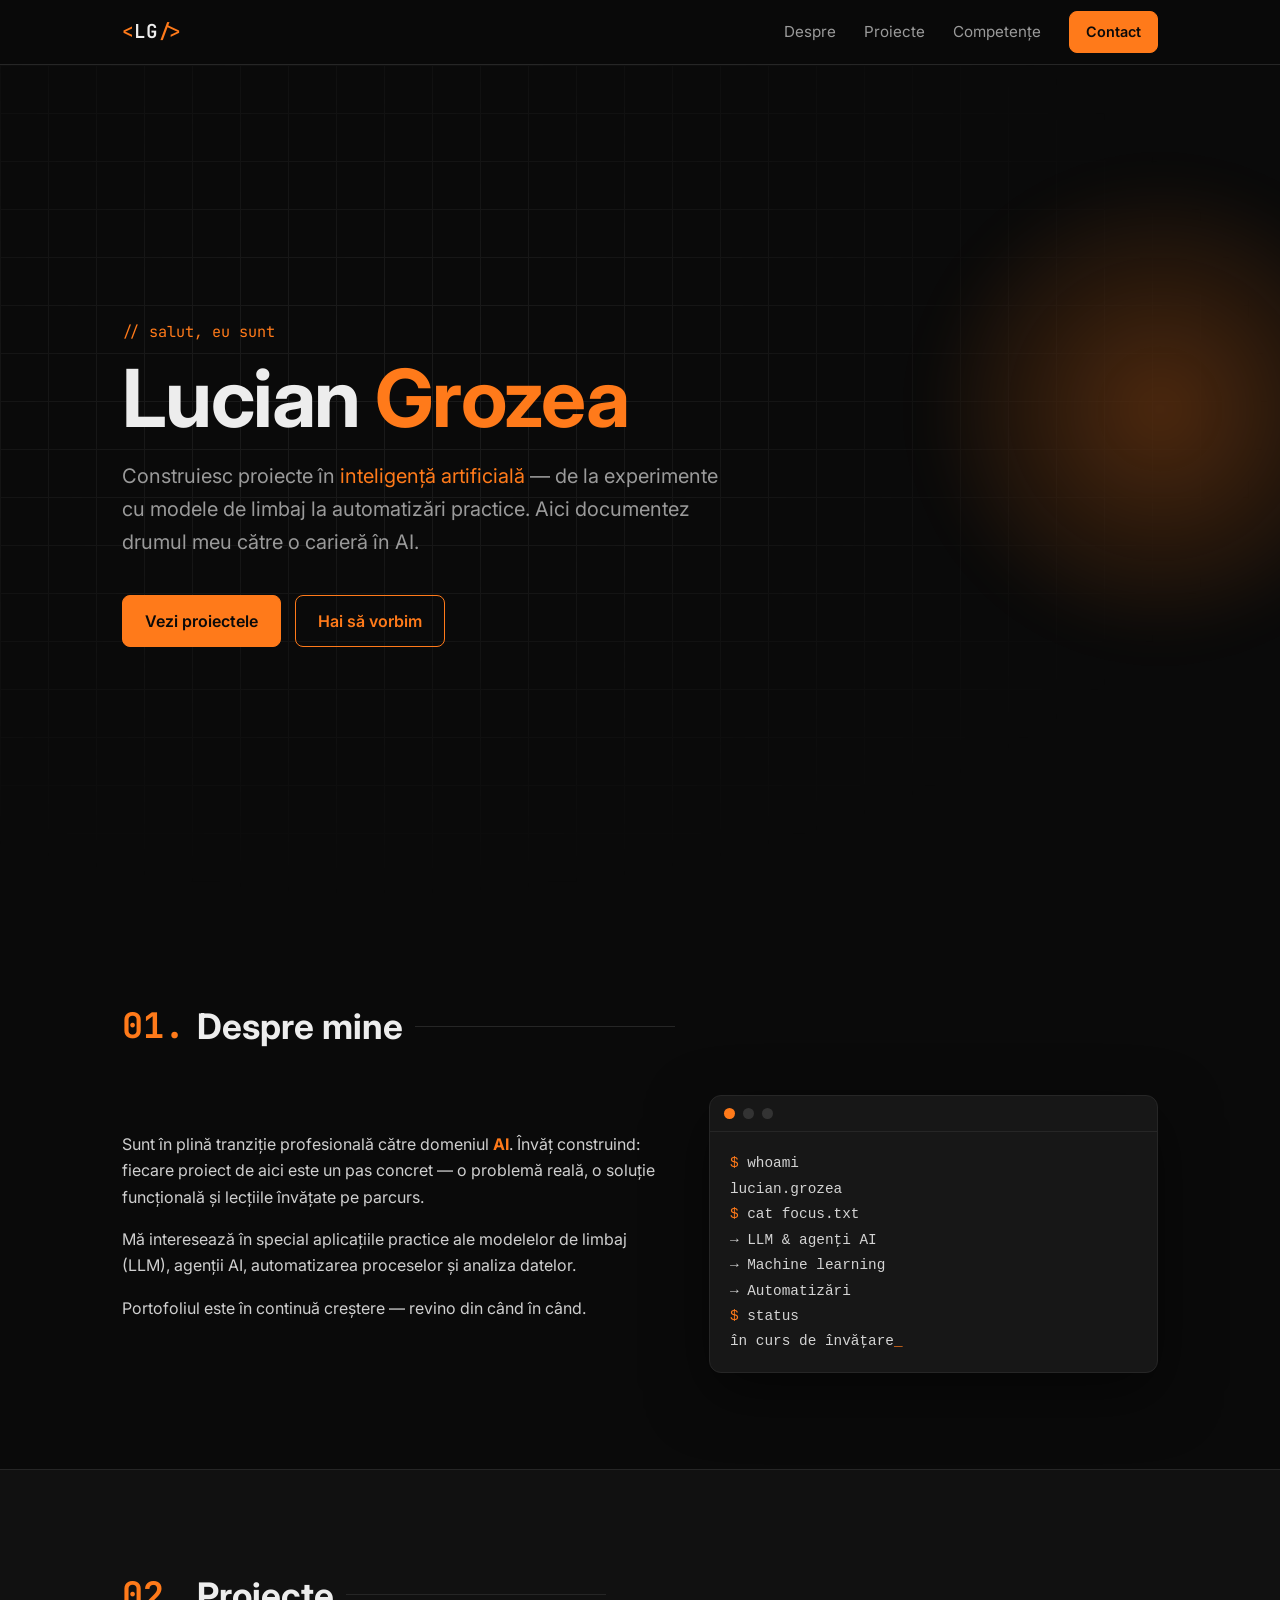
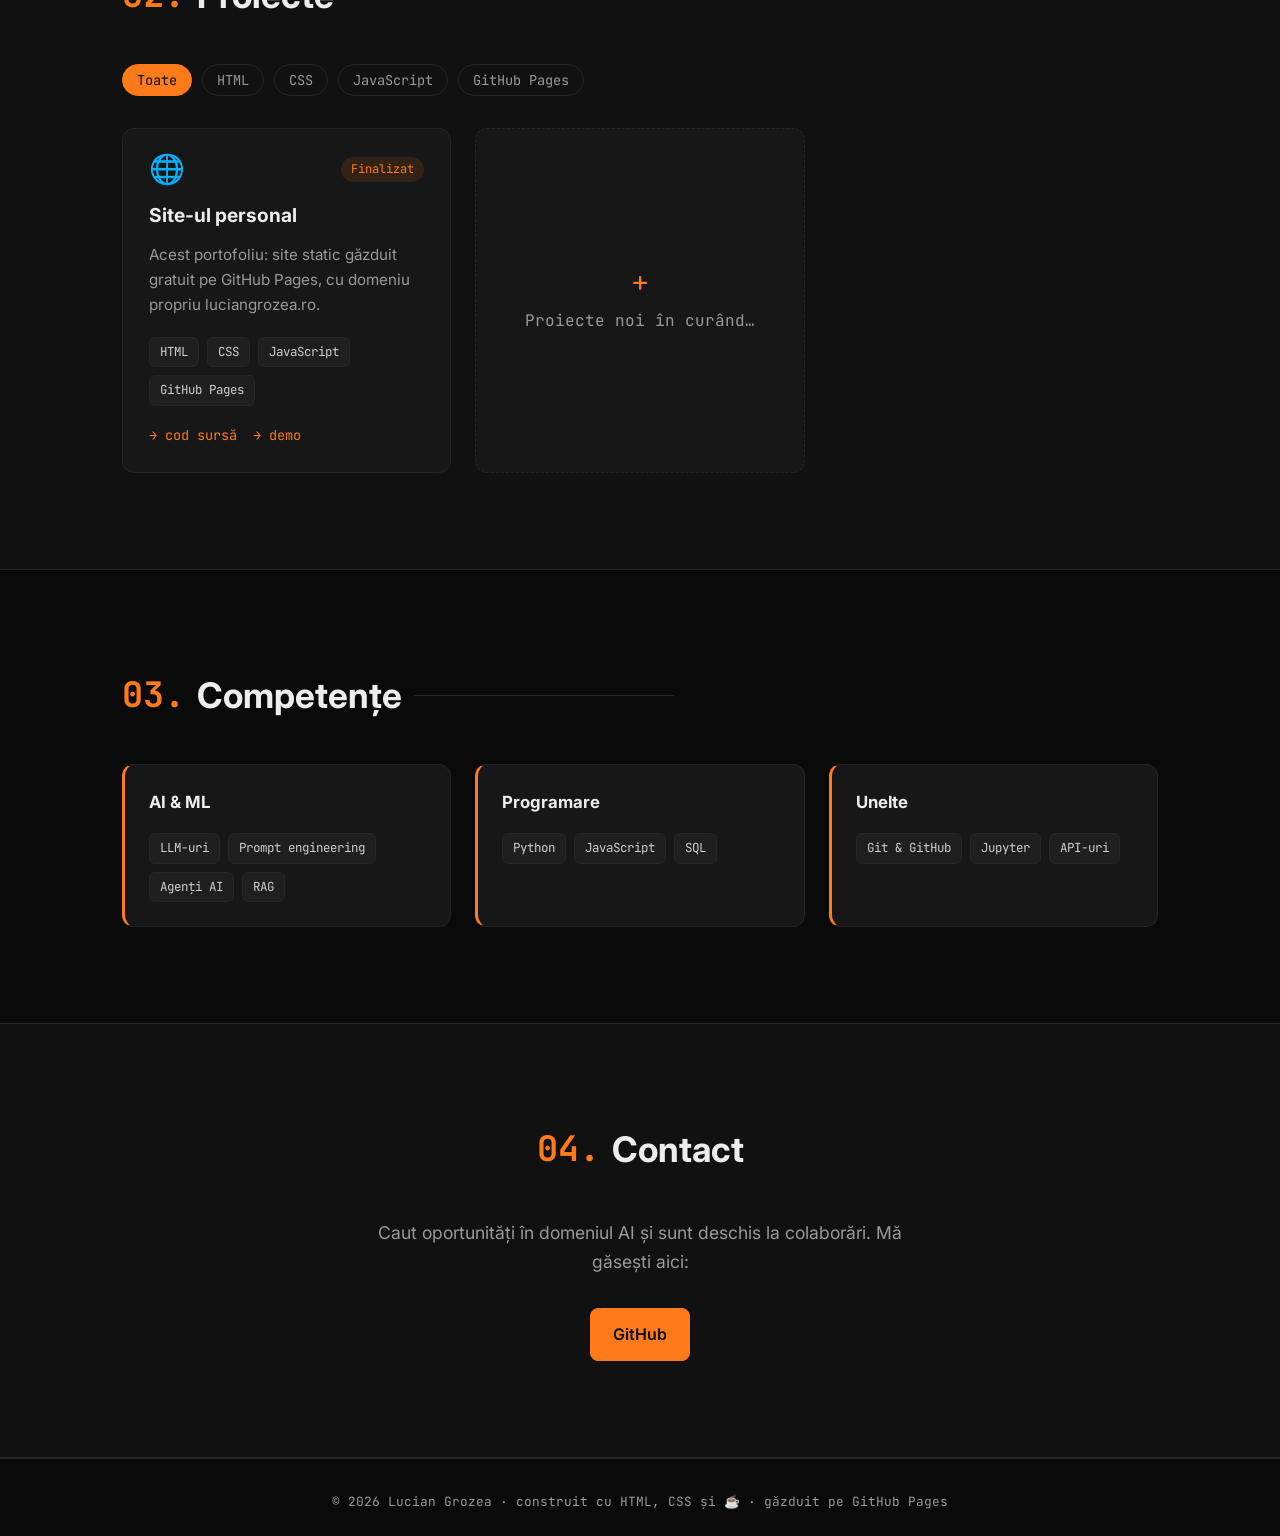
==== index.html @ 910aa8af "Prima versiune a site-ului personal (portofoliu AI) Co-Authored-By: Claude Opus 5.5 <noreply@anthrop" ====
<!doctype html>
<html lang="ro">
<head>
  <meta charset="utf-8">
  <meta name="viewport" content="width=device-width, initial-scale=1">
  <title>Lucian Grozea — Portofoliu AI</title>
  <meta name="description" content="Portofoliul lui Lucian Grozea: proiecte personale în inteligență artificială, machine learning și automatizare.">
  <meta property="og:title" content="Lucian Grozea — Portofoliu AI">
  <meta property="og:description" content="Proiecte personale în inteligență artificială, machine learning și automatizare.">
  <meta property="og:url" content="https://luciangrozea.ro/">
  <meta property="og:type" content="website">
  <link rel="canonical" href="https://luciangrozea.ro/">
  <link rel="icon" href="assets/img/favicon.svg" type="image/svg+xml">
  <link rel="preconnect" href="https://fonts.googleapis.com">
  <link rel="preconnect" href="https://fonts.gstatic.com" crossorigin>
  <link href="https://fonts.googleapis.com/css2?family=Inter:wght@400;500;600;700&family=JetBrains+Mono:wght@400;600&display=swap" rel="stylesheet">
  <link rel="stylesheet" href="assets/css/style.css">
</head>
<body>
  <header class="nav">
    <div class="container nav__inner">
      <a href="#top" class="logo"><span class="logo__bracket">&lt;</span>LG<span class="logo__bracket">/&gt;</span></a>
      <button class="nav__toggle" aria-label="Deschide meniul" aria-expanded="false">
        <span></span><span></span><span></span>
      </button>
      <nav class="nav__links">
        <a href="#despre">Despre</a>
        <a href="#proiecte">Proiecte</a>
        <a href="#competente">Competențe</a>
        <a href="#contact" class="btn btn--small">Contact</a>
      </nav>
    </div>
  </header>

  <main id="top">
    <!-- HERO -->
    <section class="hero">
      <div class="hero__grid" aria-hidden="true"></div>
      <div class="container hero__content">
        <p class="eyebrow mono">// salut, eu sunt</p>
        <h1 class="hero__title">Lucian <span class="accent">Grozea</span></h1>
        <p class="hero__subtitle">
          Construiesc proiecte în <span class="accent">inteligență artificială</span> —
          de la experimente cu modele de limbaj la automatizări practice.
          Aici documentez drumul meu către o carieră în AI.
        </p>
        <div class="hero__cta">
          <a href="#proiecte" class="btn">Vezi proiectele</a>
          <a href="#contact" class="btn btn--ghost">Hai să vorbim</a>
        </div>
      </div>
    </section>

    <!-- DESPRE -->
    <section id="despre" class="section">
      <div class="container">
        <h2 class="section__title"><span class="mono accent">01.</span> Despre mine</h2>
        <div class="about">
          <div class="about__text">
            <p>
              Sunt în plină tranziție profesională către domeniul <strong>AI</strong>.
              Învăț construind: fiecare proiect de aici este un pas concret —
              o problemă reală, o soluție funcțională și lecțiile învățate pe parcurs.
            </p>
            <p>
              Mă interesează în special aplicațiile practice ale modelelor de limbaj (LLM),
              agenții AI, automatizarea proceselor și analiza datelor.
            </p>
            <p class="muted">Portofoliul este în continuă creștere — revino din când în când.</p>
          </div>
          <div class="about__card">
            <div class="terminal">
              <div class="terminal__bar"><span></span><span></span><span></span></div>
              <pre class="mono"><code><span class="accent">$</span> whoami
lucian.grozea
<span class="accent">$</span> cat focus.txt
→ LLM &amp; agenți AI
→ Machine learning
→ Automatizări
<span class="accent">$</span> status
în curs de învățare<span class="cursor">_</span></code></pre>
            </div>
          </div>
        </div>
      </div>
    </section>

    <!-- PROIECTE -->
    <section id="proiecte" class="section section--alt">
      <div class="container">
        <h2 class="section__title"><span class="mono accent">02.</span> Proiecte</h2>
        <div class="filters" id="filters"></div>
        <div class="projects" id="projects"></div>
      </div>
    </section>

    <!-- COMPETENTE -->
    <section id="competente" class="section">
      <div class="container">
        <h2 class="section__title"><span class="mono accent">03.</span> Competențe</h2>
        <div class="skills">
          <div class="skill-group">
            <h3>AI &amp; ML</h3>
            <ul class="tags"><li>LLM-uri</li><li>Prompt engineering</li><li>Agenți AI</li><li>RAG</li></ul>
          </div>
          <div class="skill-group">
            <h3>Programare</h3>
            <ul class="tags"><li>Python</li><li>JavaScript</li><li>SQL</li></ul>
          </div>
          <div class="skill-group">
            <h3>Unelte</h3>
            <ul class="tags"><li>Git &amp; GitHub</li><li>Jupyter</li><li>API-uri</li></ul>
          </div>
        </div>
      </div>
    </section>

    <!-- CONTACT -->
    <section id="contact" class="section section--alt">
      <div class="container contact">
        <h2 class="section__title section__title--center"><span class="mono accent">04.</span> Contact</h2>
        <p class="contact__text">
          Caut oportunități în domeniul AI și sunt deschis la colaborări.
          Mă găsești aici:
        </p>
        <div class="contact__links">
          <a class="btn" href="https://github.com/luciangrozea" target="_blank" rel="noopener">GitHub</a>
          <!-- Adaugă link-ul tău de LinkedIn și e-mailul când ești gata:
          <a class="btn btn--ghost" href="https://www.linkedin.com/in/UTILIZATOR" target="_blank" rel="noopener">LinkedIn</a>
          <a class="btn btn--ghost" href="mailto:ADRESA@EXEMPLU.RO">E-mail</a>
          -->
        </div>
      </div>
    </section>
  </main>

  <footer class="footer">
    <div class="container">
      <p class="mono">© <span id="year"></span> Lucian Grozea · construit cu HTML, CSS și ☕ · găzduit pe GitHub Pages</p>
    </div>
  </footer>

  <script src="assets/js/projects.js"></script>
  <script src="assets/js/main.js"></script>
</body>
</html>
---- assets/css/style.css ----
/* ===== Tema: negru + portocaliu ===== */
:root {
  --bg: #0a0a0a;
  --bg-alt: #111111;
  --surface: #171717;
  --border: #262626;
  --text: #ededed;
  --muted: #9a9a9a;
  --accent: #ff7a1a;
  --accent-strong: #ff5f00;
  --accent-soft: rgba(255, 122, 26, 0.12);
  --radius: 12px;
  --max: 1100px;
  --font: "Inter", system-ui, -apple-system, "Segoe UI", Roboto, sans-serif;
  --mono: "JetBrains Mono", ui-monospace, Consolas, monospace;
}

*, *::before, *::after { box-sizing: border-box; }
html { scroll-behavior: smooth; scroll-padding-top: 72px; }
body {
  margin: 0;
  background: var(--bg);
  color: var(--text);
  font-family: var(--font);
  line-height: 1.65;
  -webkit-font-smoothing: antialiased;
}
::selection { background: var(--accent); color: #000; }
a { color: inherit; text-decoration: none; }
img { max-width: 100%; display: block; }

.container { width: 100%; max-width: var(--max); margin: 0 auto; padding: 0 16px; }
@media (min-width: 640px) { .container { padding: 0 32px; } }

.mono { font-family: var(--mono); }
.accent { color: var(--accent); }
.muted { color: var(--muted); }

/* ===== Butoane ===== */
.btn {
  display: inline-flex; align-items: center; justify-content: center;
  padding: 12px 22px;
  border: 1px solid var(--accent);
  border-radius: 8px;
  background: var(--accent);
  color: #0a0a0a;
  font-weight: 600;
  transition: transform .15s ease, background .15s ease, color .15s ease, box-shadow .15s ease;
}
.btn:hover { background: var(--accent-strong); transform: translateY(-2px); box-shadow: 0 8px 24px rgba(255, 95, 0, .25); }
.btn--ghost { background: transparent; color: var(--accent); }
.btn--ghost:hover { background: var(--accent-soft); color: var(--accent); }
.btn--small { padding: 8px 16px; font-size: .9rem; }

/* ===== Navigație ===== */
.nav {
  position: sticky; top: 0; z-index: 50;
  background: rgba(10, 10, 10, .85);
  backdrop-filter: blur(10px);
  border-bottom: 1px solid var(--border);
}
.nav__inner { display: flex; align-items: center; justify-content: space-between; height: 64px; }
.logo { font-family: var(--mono); font-weight: 600; font-size: 1.2rem; }
.logo__bracket { color: var(--accent); }
.nav__links { display: flex; align-items: center; gap: 28px; }
.nav__links a:not(.btn) { color: var(--muted); font-size: .95rem; transition: color .15s; }
.nav__links a:not(.btn):hover { color: var(--accent); }
.nav__toggle { display: none; background: none; border: 0; cursor: pointer; padding: 8px; }
.nav__toggle span { display: block; width: 22px; height: 2px; margin: 5px 0; background: var(--text); transition: .2s; }

@media (max-width: 720px) {
  .nav__toggle { display: block; }
  .nav__links {
    position: absolute; top: 64px; left: 0; right: 0;
    flex-direction: column; gap: 18px; padding: 24px 16px;
    background: var(--bg-alt); border-bottom: 1px solid var(--border);
    display: none;
  }
  .nav__links.open { display: flex; }
}

/* ===== Hero ===== */
.hero { position: relative; min-height: calc(100vh - 64px); display: flex; align-items: center; overflow: hidden; }
.hero__grid {
  position: absolute; inset: 0;
  background-image:
    linear-gradient(var(--border) 1px, transparent 1px),
    linear-gradient(90deg, var(--border) 1px, transparent 1px);
  background-size: 48px 48px;
  mask-image: radial-gradient(ellipse at 30% 40%, #000 10%, transparent 70%);
  -webkit-mask-image: radial-gradient(ellipse at 30% 40%, #000 10%, transparent 70%);
  opacity: .6;
}
.hero::after {
  content: ""; position: absolute; width: 520px; height: 520px; right: -140px; top: 10%;
  background: radial-gradient(circle, rgba(255, 122, 26, .28), transparent 65%);
  filter: blur(20px); pointer-events: none;
}
.hero__content { position: relative; z-index: 1; padding-top: 48px; padding-bottom: 48px; }
.eyebrow { color: var(--accent); margin: 0 0 12px; font-size: .95rem; }
.hero__title { font-size: clamp(2.6rem, 8vw, 5rem); line-height: 1.05; margin: 0 0 20px; font-weight: 700; letter-spacing: -0.02em; }
.hero__subtitle { max-width: 620px; font-size: clamp(1.05rem, 2.2vw, 1.25rem); color: var(--muted); margin: 0 0 36px; }
.hero__cta { display: flex; flex-wrap: wrap; gap: 14px; }

/* ===== Secțiuni ===== */
.section { padding: 96px 0; }
.section--alt { background: var(--bg-alt); border-top: 1px solid var(--border); border-bottom: 1px solid var(--border); }
.section__title { font-size: clamp(1.6rem, 4vw, 2.2rem); margin: 0 0 40px; display: flex; align-items: center; gap: 12px; }
.section__title::after { content: ""; flex: 1; max-width: 260px; height: 1px; background: var(--border); }
.section__title--center { justify-content: center; }
.section__title--center::after { display: none; }

/* ===== Despre ===== */
.about { display: grid; grid-template-columns: 1.2fr 1fr; gap: 48px; align-items: center; }
.about__text p { margin: 0 0 16px; color: #cfcfcf; }
.about__text strong { color: var(--accent); }
@media (max-width: 820px) { .about { grid-template-columns: 1fr; } }

.terminal { background: var(--surface); border: 1px solid var(--border); border-radius: var(--radius); overflow: hidden; box-shadow: 0 20px 60px rgba(0,0,0,.5); }
.terminal__bar { display: flex; gap: 8px; padding: 12px 14px; border-bottom: 1px solid var(--border); }
.terminal__bar span { width: 11px; height: 11px; border-radius: 50%; background: #333; }
.terminal__bar span:first-child { background: var(--accent); }
.terminal pre { margin: 0; padding: 18px 20px; font-size: .9rem; line-height: 1.7; color: #d4d4d4; overflow-x: auto; }
.cursor { color: var(--accent); animation: blink 1s steps(1) infinite; }
@keyframes blink { 50% { opacity: 0; } }

/* ===== Proiecte ===== */
.filters { display: flex; flex-wrap: wrap; gap: 10px; margin-bottom: 32px; }
.filter {
  font-family: var(--mono); font-size: .85rem;
  padding: 6px 14px; border-radius: 999px; cursor: pointer;
  background: transparent; color: var(--muted); border: 1px solid var(--border);
  transition: .15s;
}
.filter:hover { color: var(--accent); border-color: var(--accent); }
.filter.active { background: var(--accent); color: #0a0a0a; border-color: var(--accent); }

.projects { display: grid; grid-template-columns: repeat(auto-fill, minmax(300px, 1fr)); gap: 24px; }
@media (max-width: 400px) { .projects { grid-template-columns: 1fr; } }
.card {
  display: flex; flex-direction: column;
  background: var(--surface); border: 1px solid var(--border); border-radius: var(--radius);
  padding: 26px; transition: transform .2s ease, border-color .2s ease, box-shadow .2s ease;
  position: relative;
}
.card:hover { transform: translateY(-4px); border-color: var(--accent); box-shadow: 0 12px 40px rgba(255, 95, 0, .12); }
.card__top { display: flex; justify-content: space-between; align-items: center; margin-bottom: 16px; }
.card__icon { font-size: 1.8rem; line-height: 1; }
.card__status { font-family: var(--mono); font-size: .75rem; padding: 3px 10px; border-radius: 999px; background: var(--accent-soft); color: var(--accent); }
.card__title { font-size: 1.2rem; margin: 0 0 10px; }
.card__desc { color: var(--muted); margin: 0 0 20px; flex: 1; font-size: .95rem; }
.card__links { display: flex; gap: 16px; margin-top: 18px; }
.card__links a { font-family: var(--mono); font-size: .85rem; color: var(--accent); }
.card__links a:hover { text-decoration: underline; }
.card--placeholder { border-style: dashed; align-items: center; justify-content: center; text-align: center; min-height: 220px; }
.card--placeholder:hover { transform: none; box-shadow: none; }

.tags { list-style: none; padding: 0; margin: 0; display: flex; flex-wrap: wrap; gap: 8px; }
.tags li { font-family: var(--mono); font-size: .78rem; padding: 4px 10px; border-radius: 6px; background: #1f1f1f; color: #cfcfcf; border: 1px solid var(--border); }

/* ===== Competențe ===== */
.skills { display: grid; grid-template-columns: repeat(auto-fit, minmax(240px, 1fr)); gap: 24px; }
.skill-group { background: var(--surface); border: 1px solid var(--border); border-left: 3px solid var(--accent); border-radius: var(--radius); padding: 24px; }
.skill-group h3 { margin: 0 0 16px; font-size: 1.05rem; }

/* ===== Contact ===== */
.contact { text-align: center; }
.contact__text { max-width: 540px; margin: 0 auto 32px; color: var(--muted); font-size: 1.1rem; }
.contact__links { display: flex; flex-wrap: wrap; gap: 14px; justify-content: center; }

/* ===== Footer ===== */
.footer { padding: 32px 0; text-align: center; border-top: 1px solid var(--border); }
.footer p { margin: 0; color: var(--muted); font-size: .8rem; }

/* ===== Animație la scroll ===== */
.reveal { opacity: 0; transform: translateY(20px); transition: opacity .6s ease, transform .6s ease; }
.reveal.visible { opacity: 1; transform: none; }
@media (prefers-reduced-motion: reduce) {
  html { scroll-behavior: auto; }
  .reveal { opacity: 1; transform: none; transition: none; }
  .cursor { animation: none; }
}
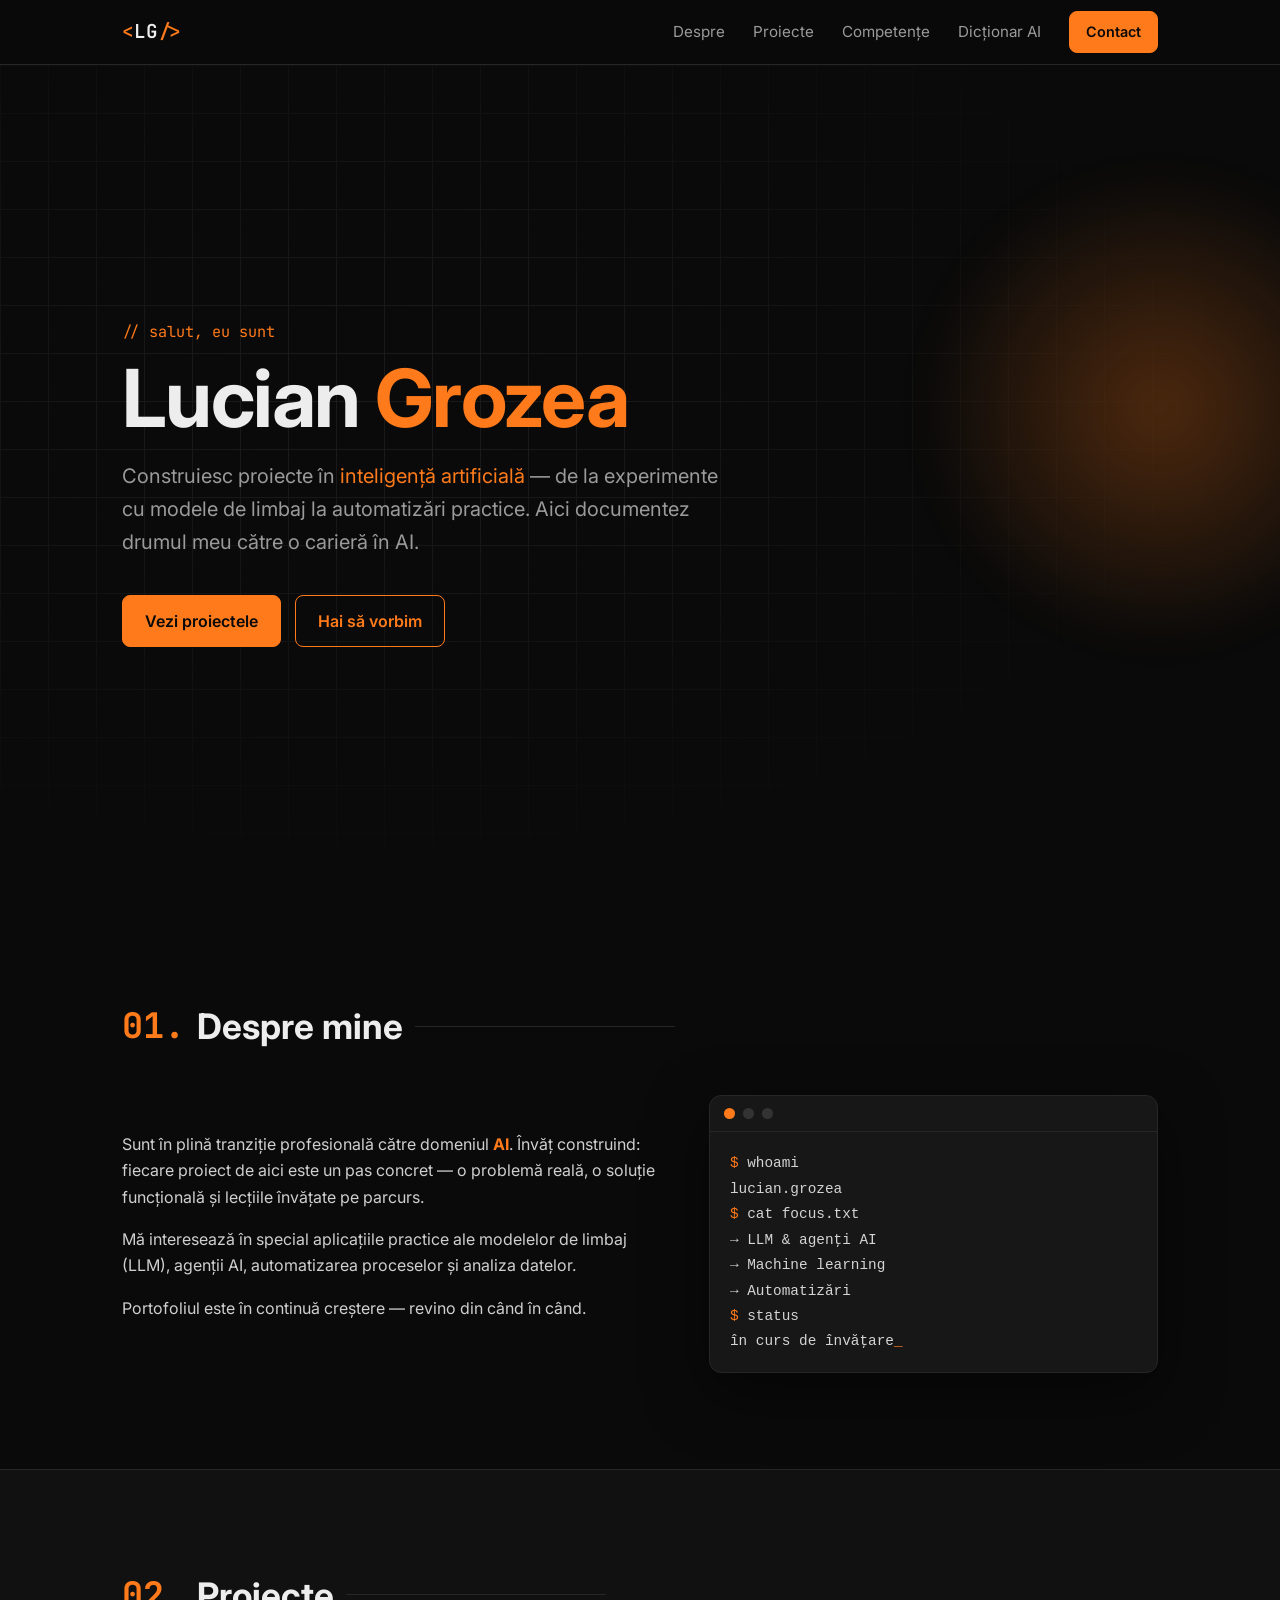
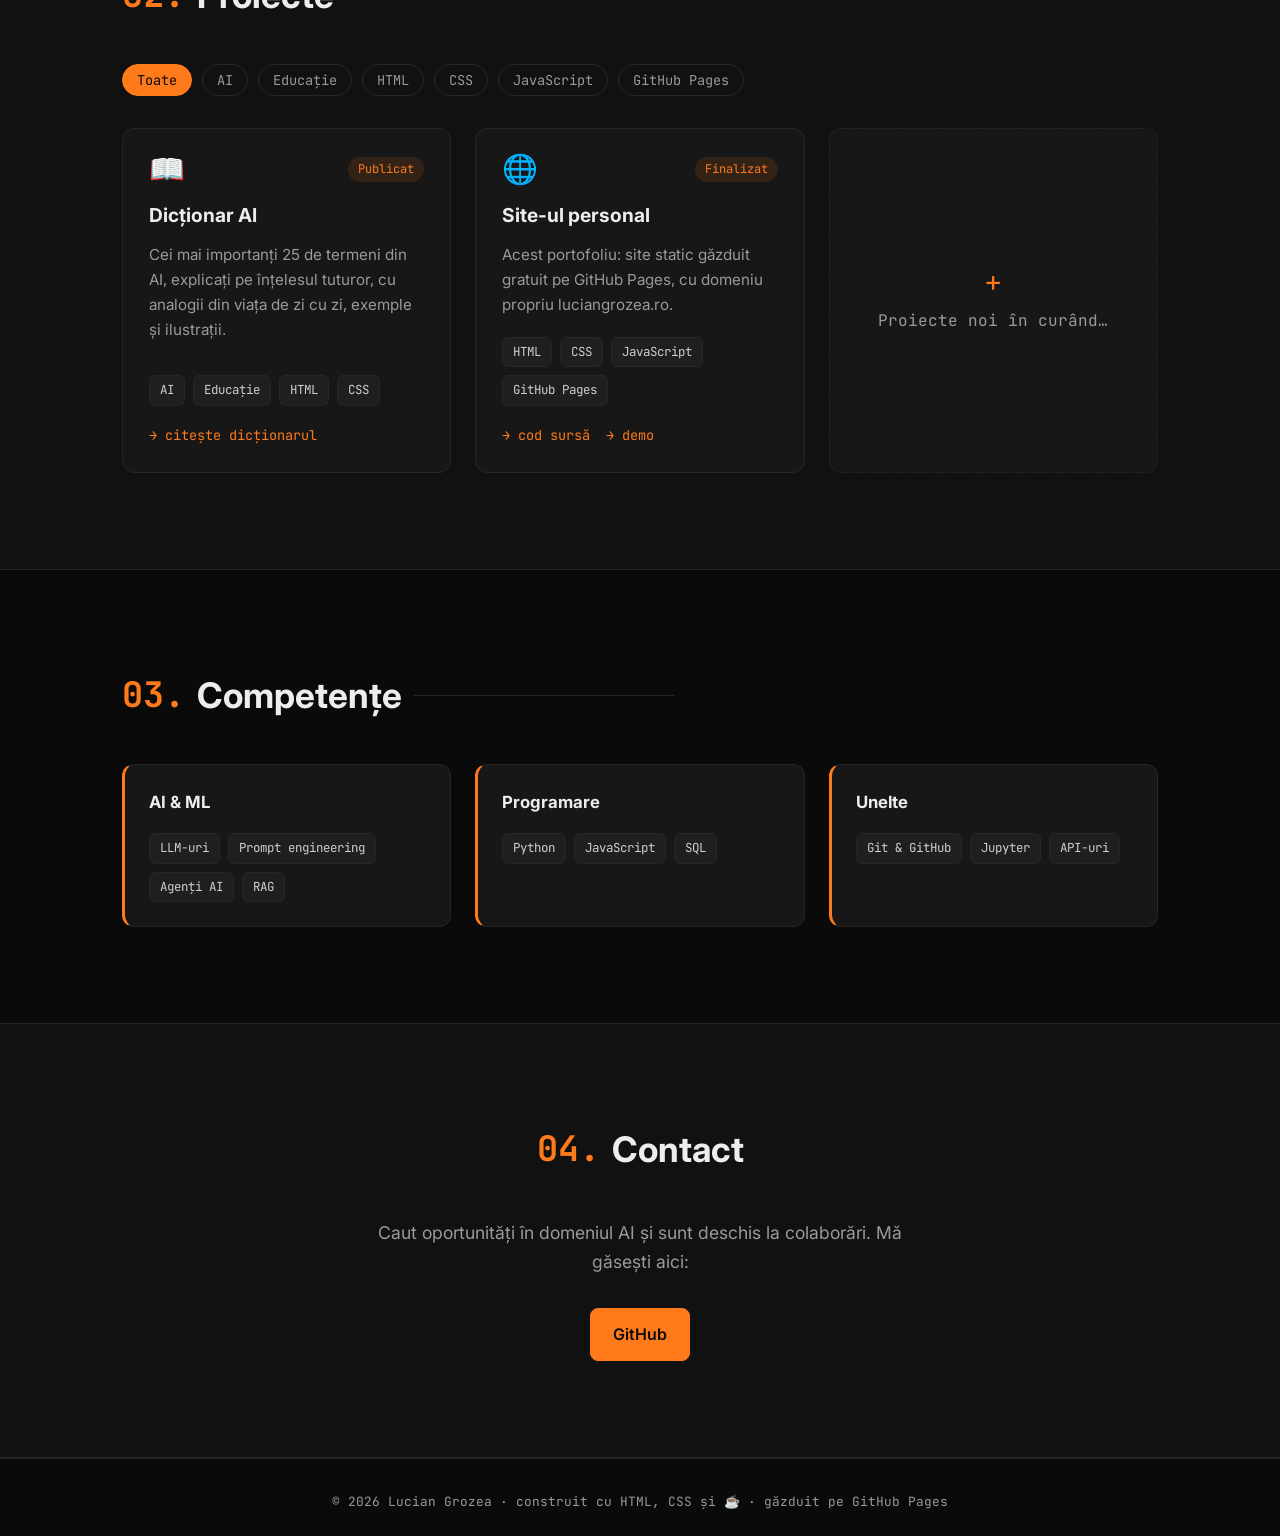
==== commit 4ac0cf34: "Pagină nouă: Dicționar AI (25 de termeni explicați simplu, cu ilustrații) Co-Authored-By: Claude Opu" ====
--- a/index.html
+++ b/index.html
@@ -14,7 +14,7 @@
   <link rel="preconnect" href="https://fonts.googleapis.com">
   <link rel="preconnect" href="https://fonts.gstatic.com" crossorigin>
   <link href="https://fonts.googleapis.com/css2?family=Inter:wght@400;500;600;700&family=JetBrains+Mono:wght@400;600&display=swap" rel="stylesheet">
-  <link rel="stylesheet" href="assets/css/style.css">
+  <link rel="stylesheet" href="assets/css/style.css?v=2">
 </head>
 <body>
   <header class="nav">
@@ -27,6 +27,7 @@
         <a href="#despre">Despre</a>
         <a href="#proiecte">Proiecte</a>
         <a href="#competente">Competențe</a>
+        <a href="dictionar-ai/">Dicționar AI</a>
         <a href="#contact" class="btn btn--small">Contact</a>
       </nav>
     </div>
@@ -140,7 +141,7 @@
     </div>
   </footer>
 
-  <script src="assets/js/projects.js"></script>
-  <script src="assets/js/main.js"></script>
+  <script src="assets/js/projects.js?v=2"></script>
+  <script src="assets/js/main.js?v=2"></script>
 </body>
 </html>
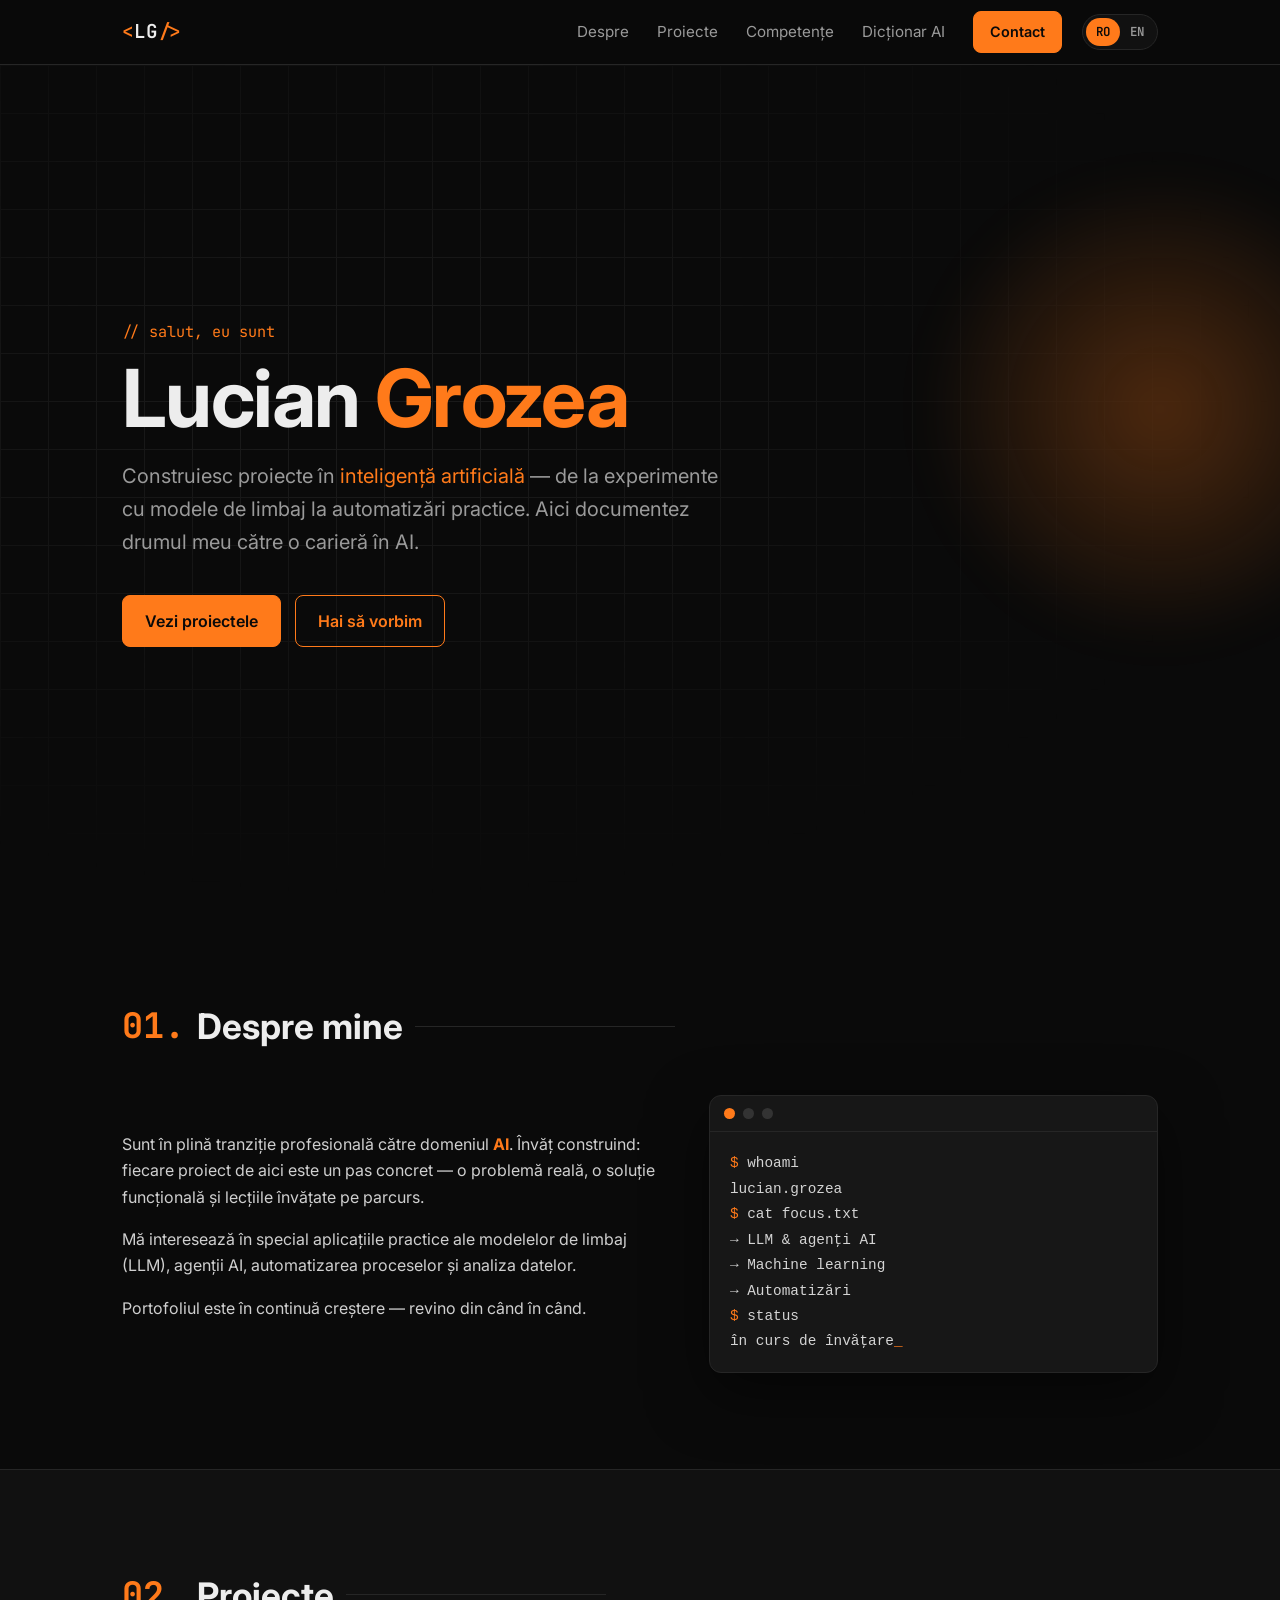
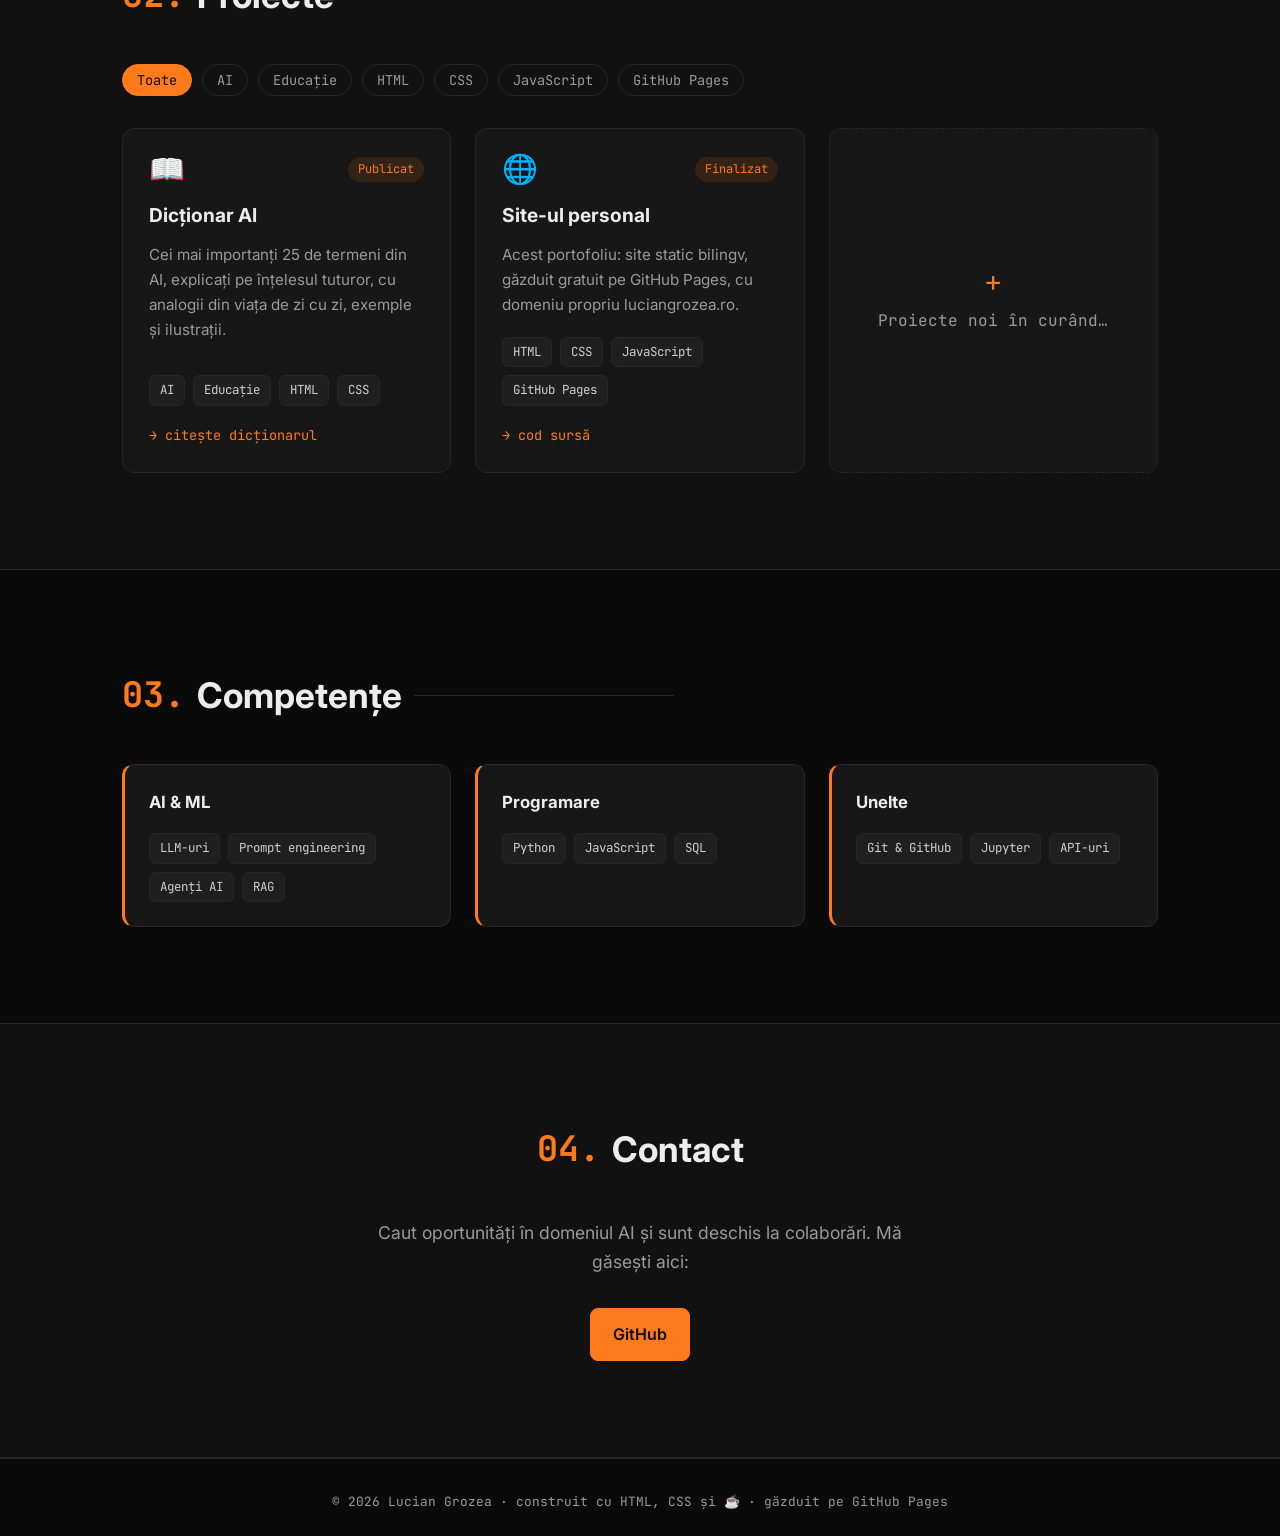
==== commit 696155f9: "Site bilingv: versiune în engleză (/en/) și comutator RO | EN în meniu - pagina principală și Dicțio" ====
--- a/index.html
+++ b/index.html
@@ -9,27 +9,34 @@
   <meta property="og:description" content="Proiecte personale în inteligență artificială, machine learning și automatizare.">
   <meta property="og:url" content="https://luciangrozea.ro/">
   <meta property="og:type" content="website">
+  <meta property="og:locale" content="ro_RO">
   <link rel="canonical" href="https://luciangrozea.ro/">
-  <link rel="icon" href="assets/img/favicon.svg" type="image/svg+xml">
+  <link rel="alternate" hreflang="ro" href="https://luciangrozea.ro/">
+  <link rel="alternate" hreflang="en" href="https://luciangrozea.ro/en/">
+  <link rel="alternate" hreflang="x-default" href="https://luciangrozea.ro/">
+  <link rel="icon" href="/assets/img/favicon.svg" type="image/svg+xml">
   <link rel="preconnect" href="https://fonts.googleapis.com">
   <link rel="preconnect" href="https://fonts.gstatic.com" crossorigin>
   <link href="https://fonts.googleapis.com/css2?family=Inter:wght@400;500;600;700&family=JetBrains+Mono:wght@400;600&display=swap" rel="stylesheet">
-  <link rel="stylesheet" href="assets/css/style.css?v=2">
+  <link rel="stylesheet" href="/assets/css/style.css?v=3">
 </head>
 <body>
   <header class="nav">
     <div class="container nav__inner">
       <a href="#top" class="logo"><span class="logo__bracket">&lt;</span>LG<span class="logo__bracket">/&gt;</span></a>
-      <button class="nav__toggle" aria-label="Deschide meniul" aria-expanded="false">
-        <span></span><span></span><span></span>
-      </button>
-      <nav class="nav__links">
-        <a href="#despre">Despre</a>
-        <a href="#proiecte">Proiecte</a>
-        <a href="#competente">Competențe</a>
-        <a href="dictionar-ai/">Dicționar AI</a>
-        <a href="#contact" class="btn btn--small">Contact</a>
-      </nav>
+      <div class="nav__right">
+        <nav class="nav__links">
+          <a href="#despre">Despre</a>
+          <a href="#proiecte">Proiecte</a>
+          <a href="#competente">Competențe</a>
+          <a href="/dictionar-ai/">Dicționar AI</a>
+          <a href="#contact" class="btn btn--small">Contact</a>
+        </nav>
+        <div class="lang-switch" role="group" aria-label="Limba"><a href="/" hreflang="ro" lang="ro" data-lang="ro" class="active" aria-current="true">RO</a><a href="/en/" hreflang="en" lang="en" data-lang="en">EN</a></div>
+        <button class="nav__toggle" aria-label="Deschide meniul" aria-expanded="false">
+          <span></span><span></span><span></span>
+        </button>
+      </div>
     </div>
   </header>
 
@@ -91,7 +98,7 @@
       <div class="container">
         <h2 class="section__title"><span class="mono accent">02.</span> Proiecte</h2>
         <div class="filters" id="filters"></div>
-        <div class="projects" id="projects"></div>
+        <div class="projects" id="projects-grid"></div>
       </div>
     </section>
 
@@ -141,7 +148,8 @@
     </div>
   </footer>
 
-  <script src="assets/js/projects.js?v=2"></script>
-  <script src="assets/js/main.js?v=2"></script>
+  <script src="/assets/js/lang.js?v=1"></script>
+  <script src="/assets/js/projects.js?v=3"></script>
+  <script src="/assets/js/main.js?v=3"></script>
 </body>
 </html>
--- a/assets/css/style.css
+++ b/assets/css/style.css
@@ -65,11 +65,22 @@
 .nav__links { display: flex; align-items: center; gap: 28px; }
 .nav__links a:not(.btn) { color: var(--muted); font-size: .95rem; transition: color .15s; }
 .nav__links a:not(.btn):hover { color: var(--accent); }
+.nav__right { display: flex; align-items: center; gap: 20px; }
 .nav__toggle { display: none; background: none; border: 0; cursor: pointer; padding: 8px; }
+
+/* Comutator limbă RO | EN */
+.lang-switch {
+  display: inline-flex; padding: 3px; border: 1px solid var(--border); border-radius: 999px;
+  background: var(--bg-alt); font-family: var(--mono); font-size: .78rem; font-weight: 600;
+}
+.lang-switch a { padding: 4px 10px; border-radius: 999px; color: var(--muted); transition: color .15s, background .15s; }
+.lang-switch a:hover { color: var(--accent); }
+.lang-switch a.active { background: var(--accent); color: #0a0a0a; }
 .nav__toggle span { display: block; width: 22px; height: 2px; margin: 5px 0; background: var(--text); transition: .2s; }
 
 @media (max-width: 720px) {
   .nav__toggle { display: block; }
+  .nav__right { gap: 10px; }
   .nav__links {
     position: absolute; top: 64px; left: 0; right: 0;
     flex-direction: column; gap: 18px; padding: 24px 16px;
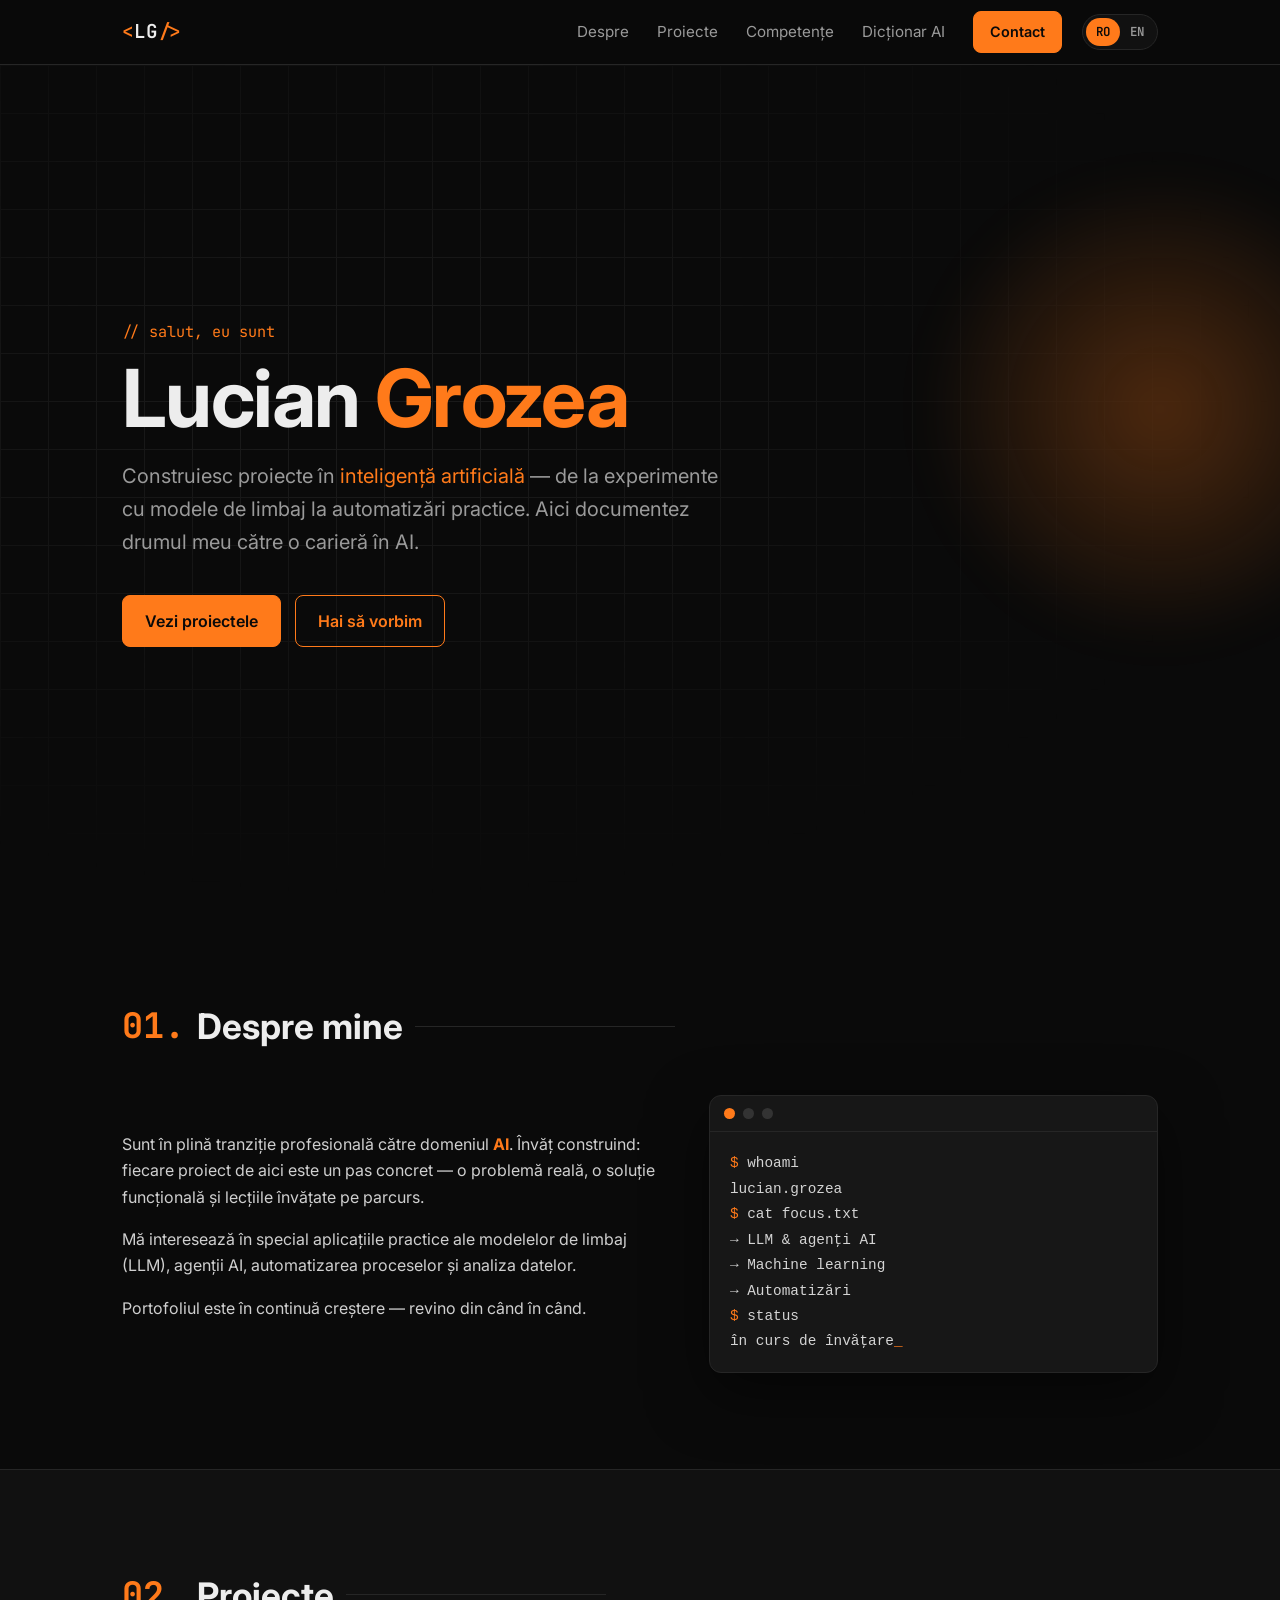
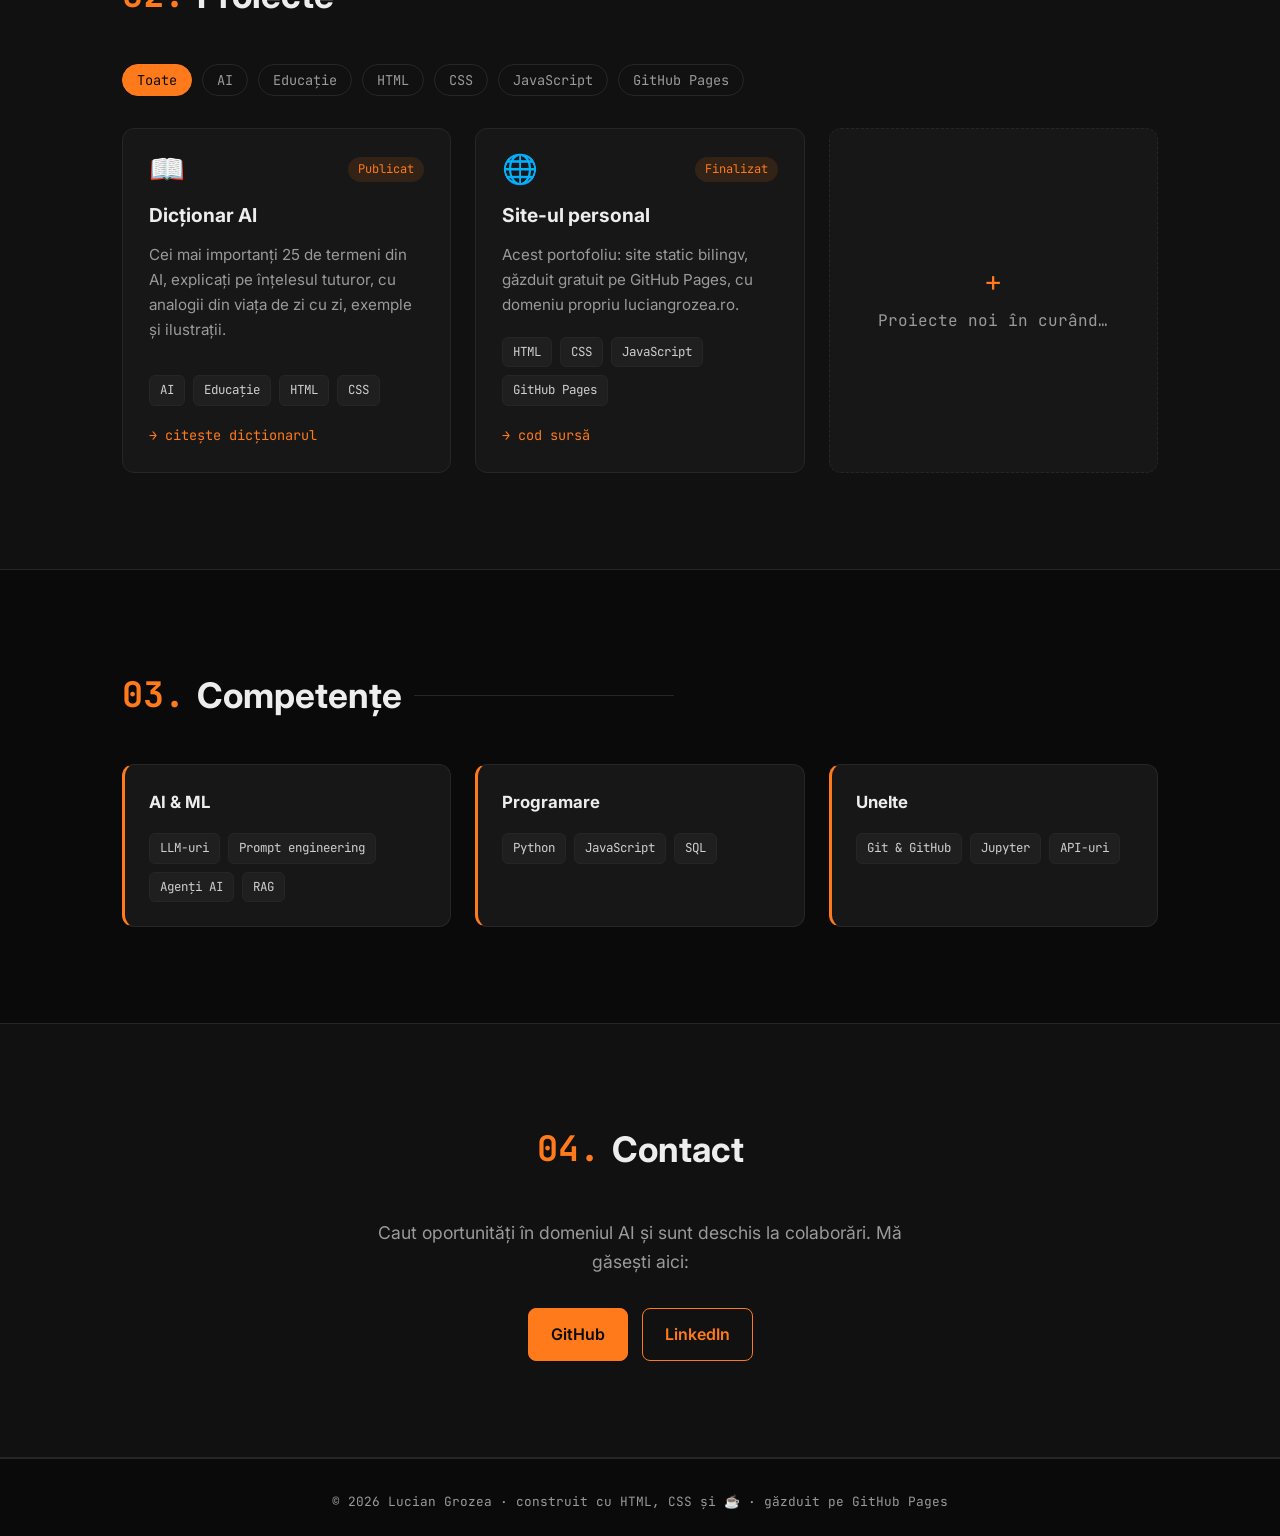
==== commit 36d2ced0: "Contact: adaugă link-ul de LinkedIn (RO + EN) Co-Authored-By: Claude Opus 5.5 <noreply@anthropic.com" ====
--- a/index.html
+++ b/index.html
@@ -133,8 +133,8 @@
         </p>
         <div class="contact__links">
           <a class="btn" href="https://github.com/luciangrozea" target="_blank" rel="noopener">GitHub</a>
-          <!-- Adaugă link-ul tău de LinkedIn și e-mailul când ești gata:
-          <a class="btn btn--ghost" href="https://www.linkedin.com/in/UTILIZATOR" target="_blank" rel="noopener">LinkedIn</a>
+          <a class="btn btn--ghost" href="https://www.linkedin.com/in/lucian-grozea-97331a152/" target="_blank" rel="noopener">LinkedIn</a>
+          <!-- Adaugă e-mailul când ești gata:
           <a class="btn btn--ghost" href="mailto:ADRESA@EXEMPLU.RO">E-mail</a>
           -->
         </div>
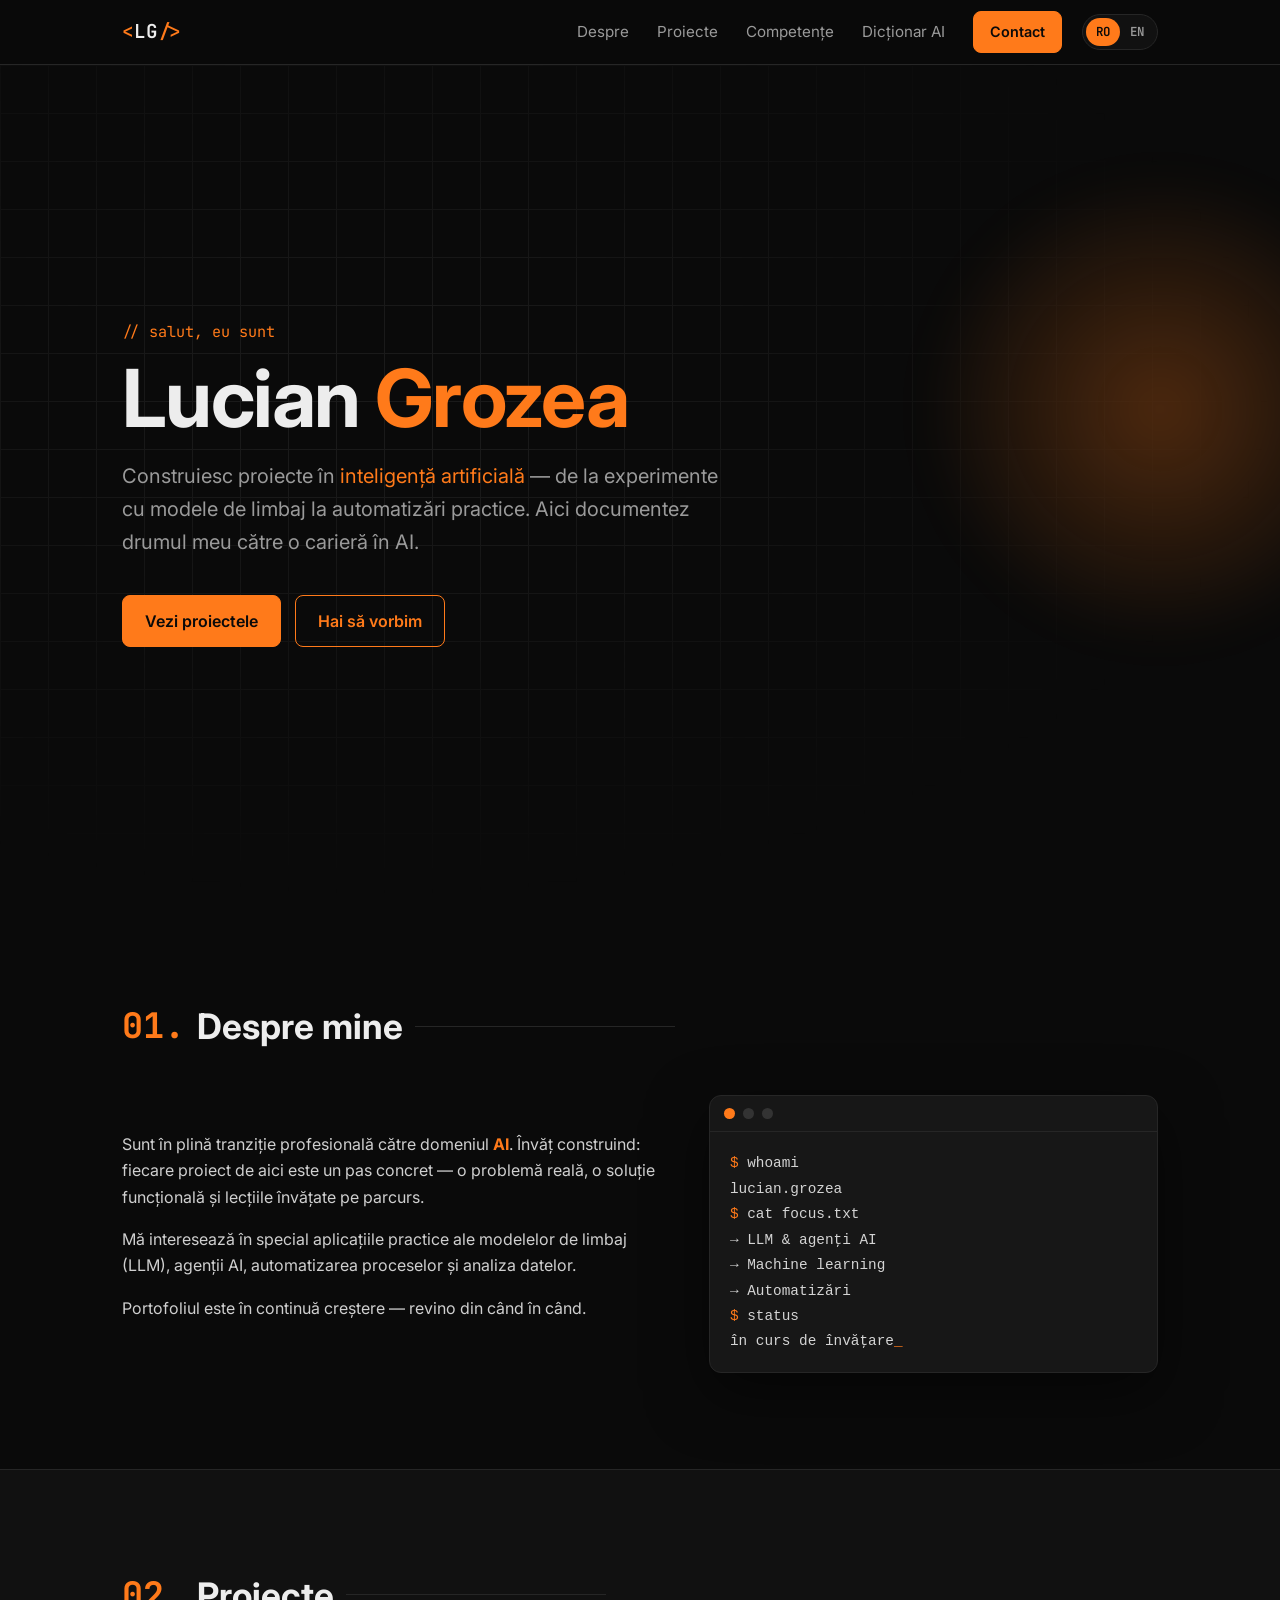
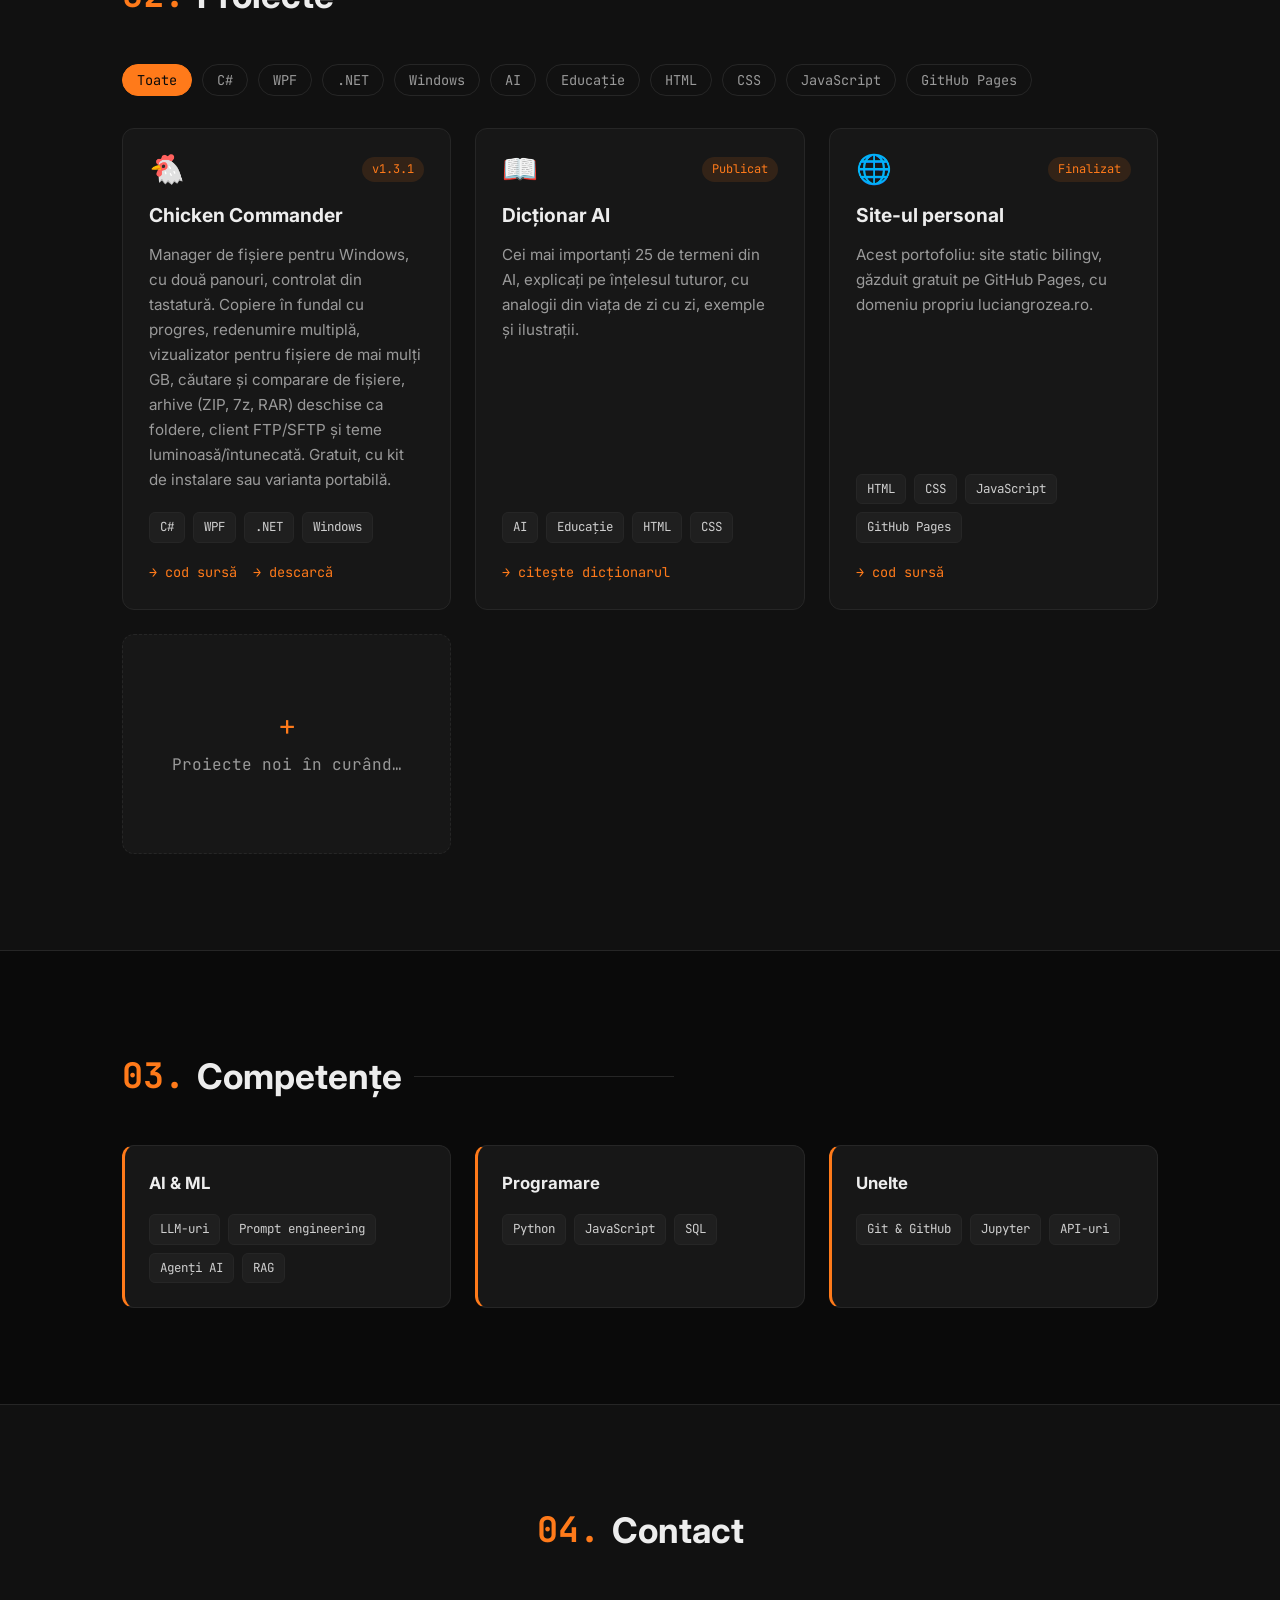
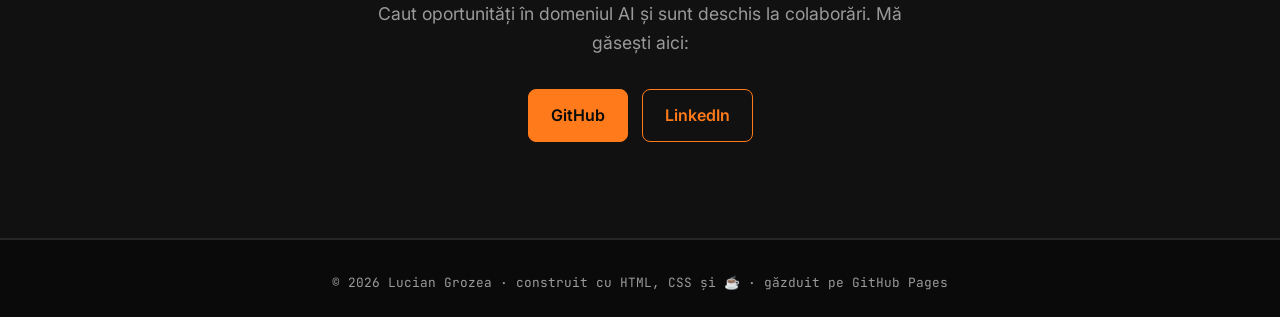
==== commit 3c95172d: "Proiecte: adaugă Chicken Commander (RO + EN) Co-Authored-By: Claude Opus 5.5 <noreply@anthropic.com>" ====
--- a/index.html
+++ b/index.html
@@ -149,7 +149,7 @@
   </footer>
 
   <script src="/assets/js/lang.js?v=1"></script>
-  <script src="/assets/js/projects.js?v=3"></script>
+  <script src="/assets/js/projects.js?v=4"></script>
   <script src="/assets/js/main.js?v=3"></script>
 </body>
 </html>
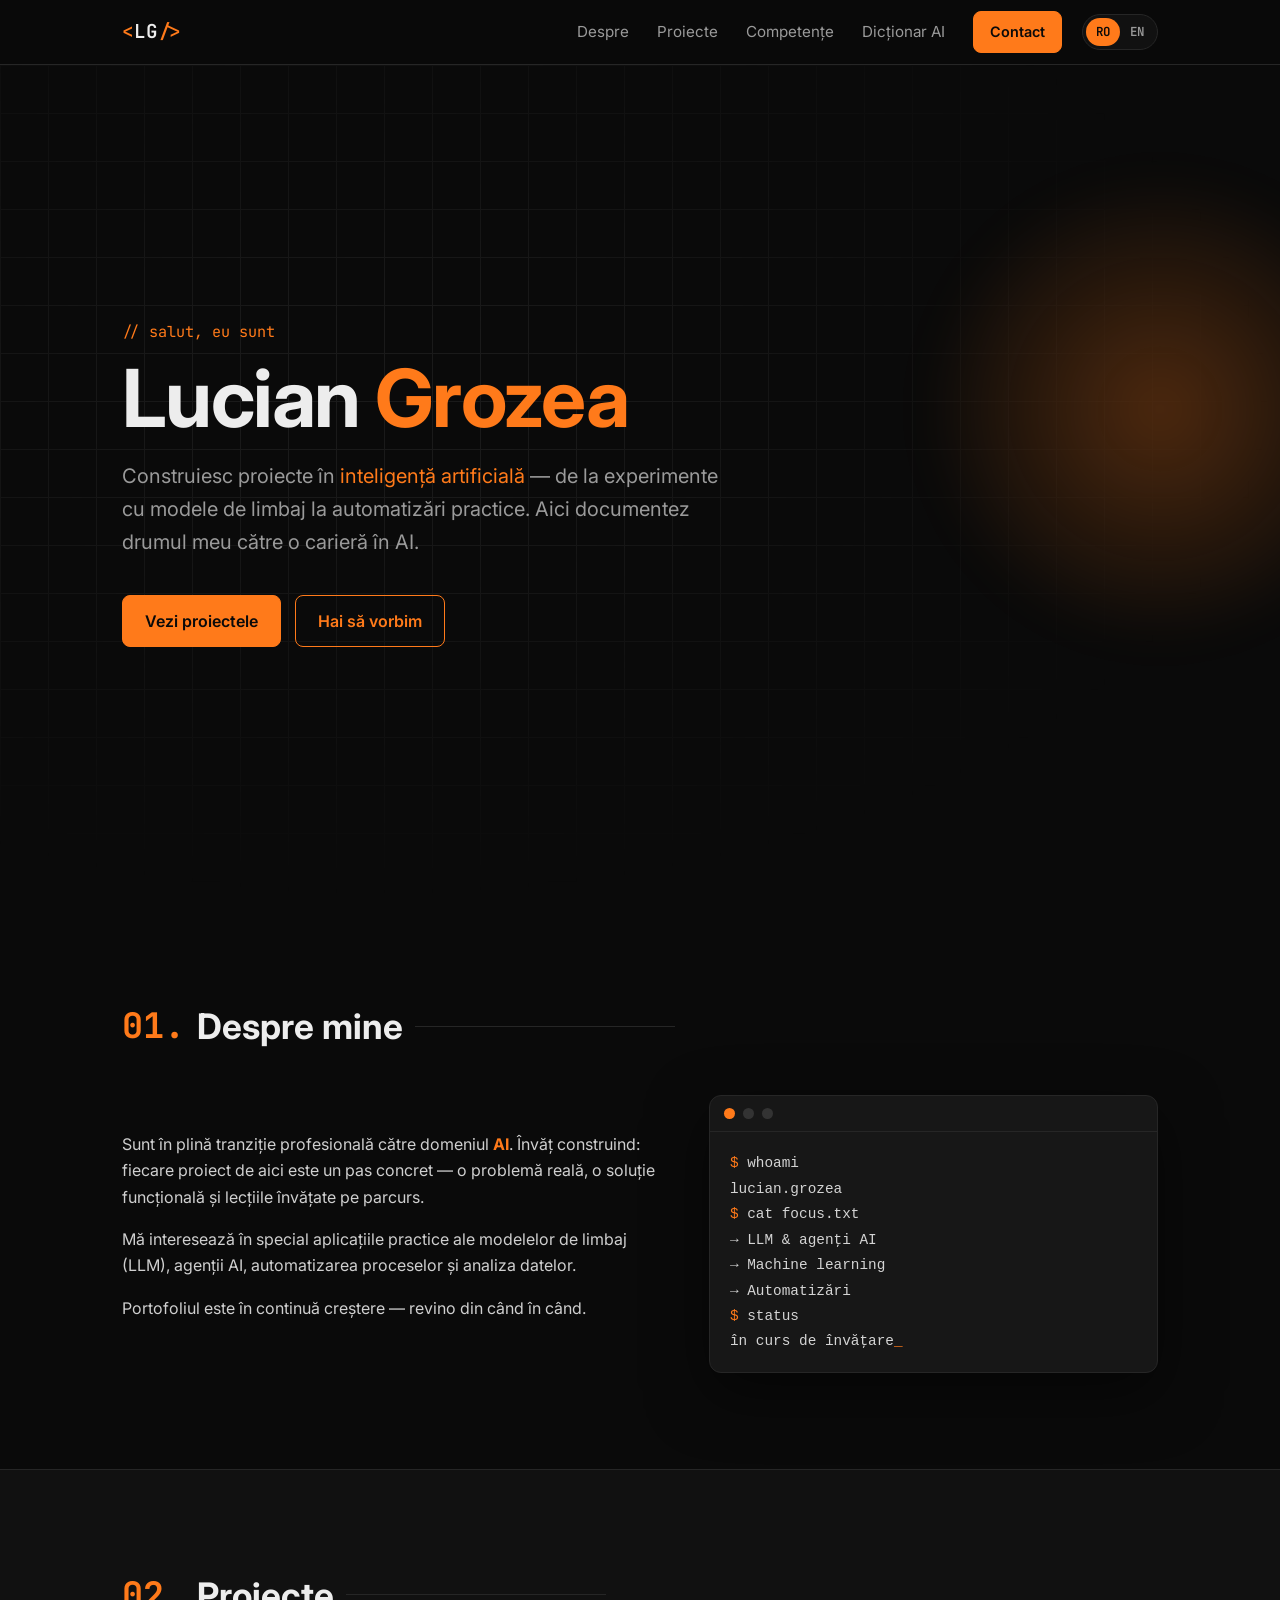
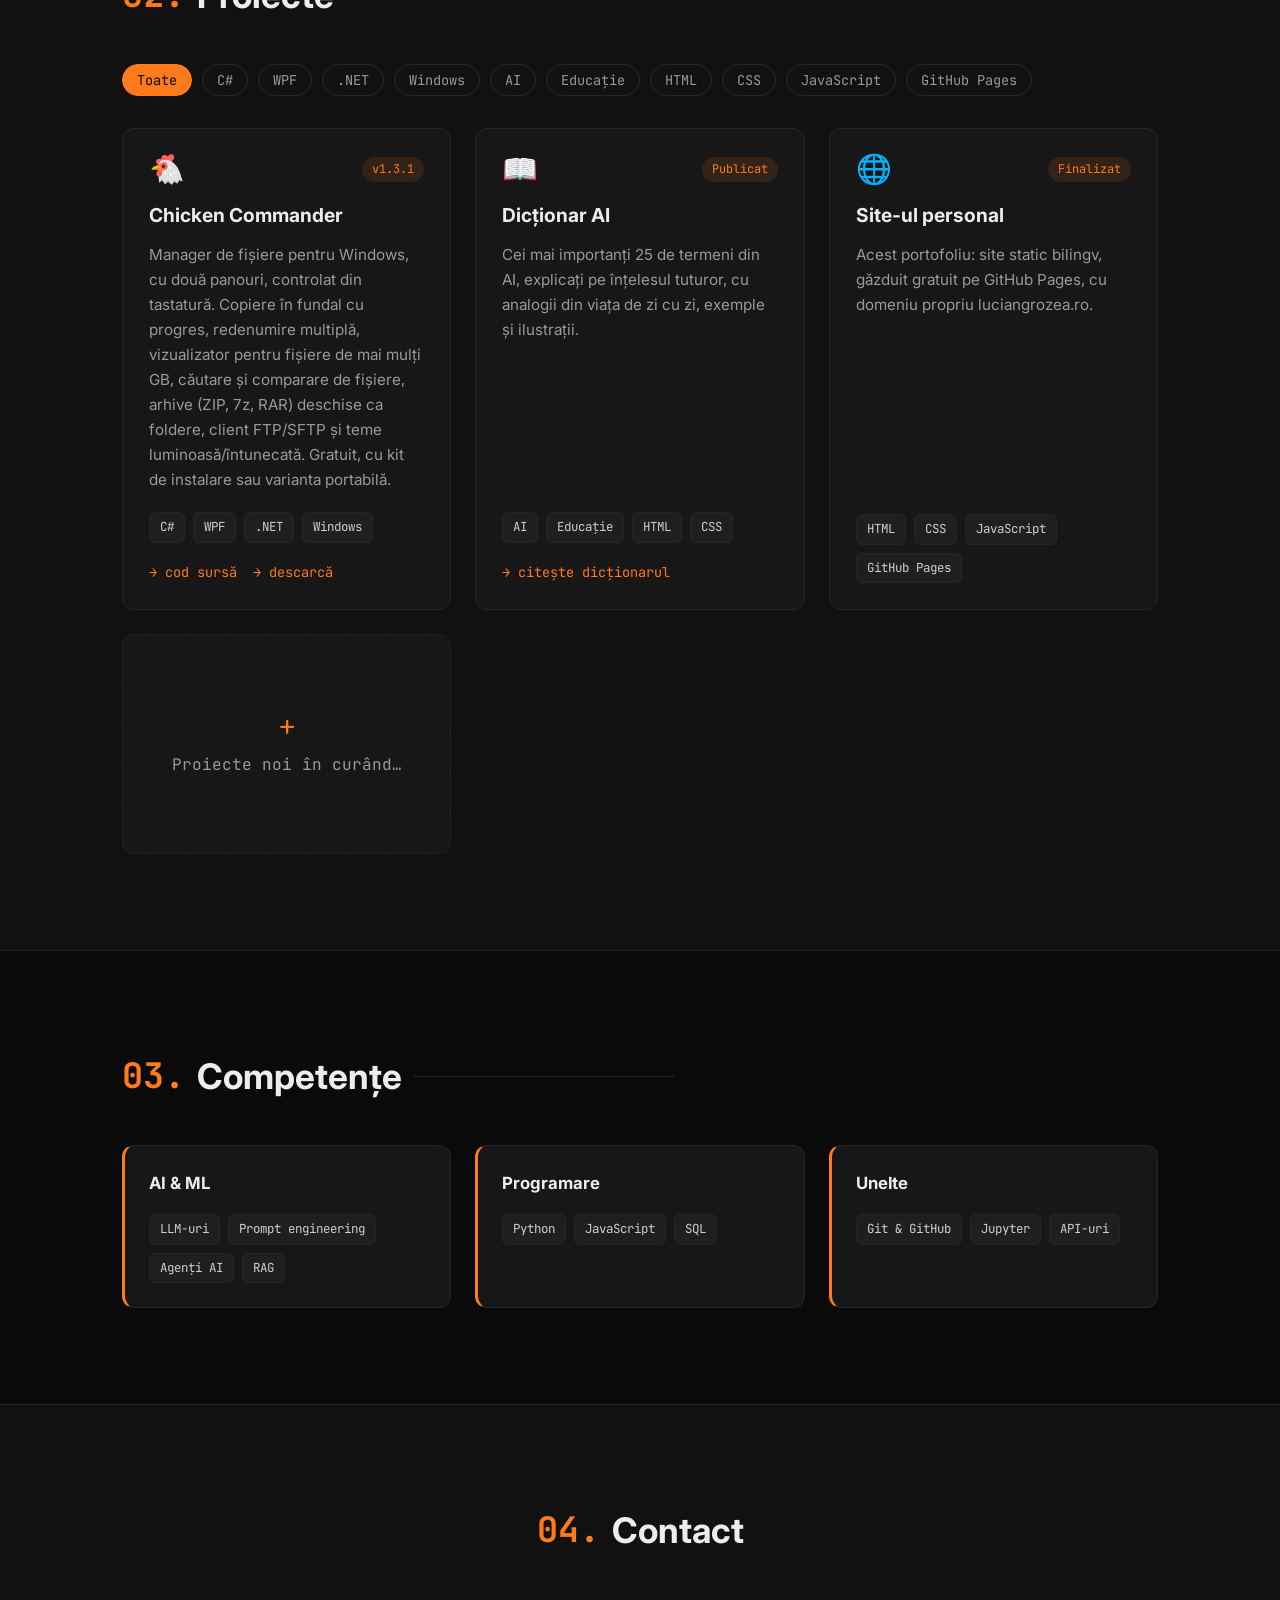
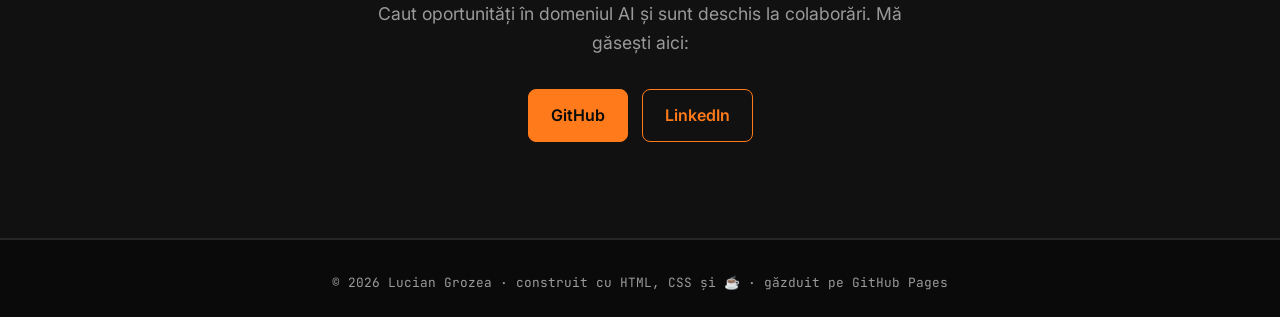
==== commit 4289ebb3: "Proiecte: scoate linkul către codul sursă al site-ului Co-Authored-By: Claude Opus 5.5 <noreply@anth" ====
--- a/index.html
+++ b/index.html
@@ -149,7 +149,7 @@
   </footer>
 
   <script src="/assets/js/lang.js?v=1"></script>
-  <script src="/assets/js/projects.js?v=4"></script>
+  <script src="/assets/js/projects.js?v=5"></script>
   <script src="/assets/js/main.js?v=3"></script>
 </body>
 </html>
